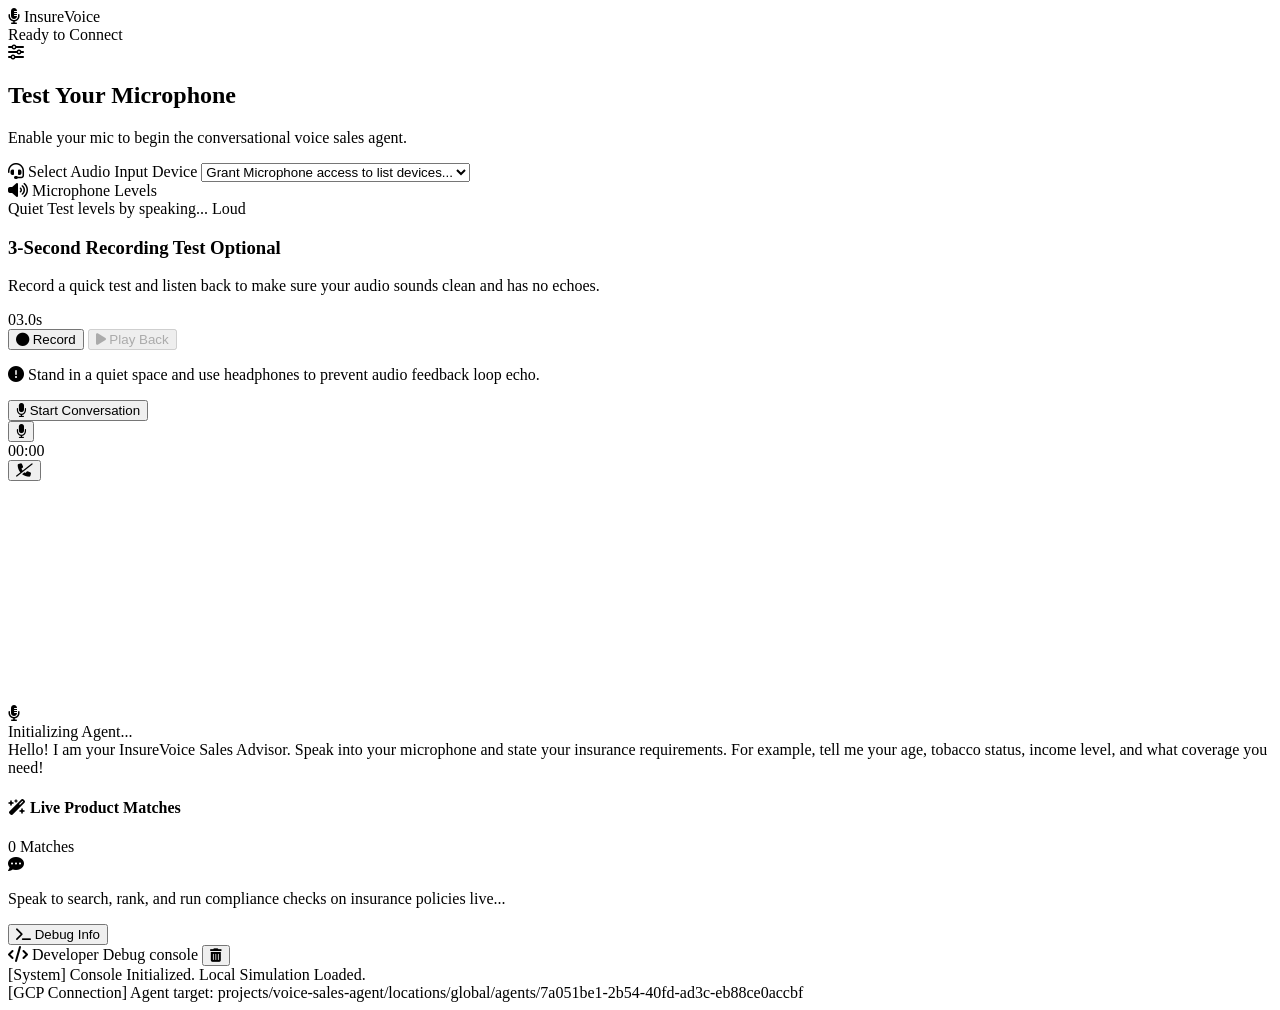
==== agent_builder/frontend/index.html @ 2fba6315 "Day 8: Tier B voice-stack swap (B1 TTS + B2 STT + B4 classifier) + Phase 1 correctness (Bugs J/K/L/M" ====
<!DOCTYPE html>
<html lang="en">
<head>
    <meta charset="UTF-8">
    <meta name="viewport" content="width=device-width, initial-scale=1.0">
    <title>InsureVoice — Premium Sales Recommendation Console</title>
    
    <!-- Premium Fonts -->
    <link rel="preconnect" href="https://fonts.googleapis.com">
    <link rel="preconnect" href="https://fonts.gstatic.com" crossorigin>
    <link href="https://fonts.googleapis.com/css2?family=Outfit:wght@300;400;500;600;700;800&family=Plus+Jakarta+Sans:wght@300;400;500;600;700&display=swap" rel="stylesheet">
    
    <!-- FontAwesome Icons -->
    <link rel="stylesheet" href="https://cdnjs.cloudflare.com/ajax/libs/font-awesome/6.4.0/css/all.min.css">
    
    <!-- Page Styles -->
    <link rel="stylesheet" href="style.css">
    <!-- Empty content = relative URL (same-origin deploy). Set absolute URL for local-dev cross-origin testing. -->
    <meta name="invoke-url" content="">
</head>
<body>

    <!-- Subtle Dynamic Grid/Matrix Background -->
    <div class="grid-background"></div>
    <div class="glow-orb glow-orb-1"></div>
    <div class="glow-orb glow-orb-2"></div>

    <div class="main-wrapper">
        
        <!-- Header Branding -->
        <header class="main-header">
            <div class="logo">
                <i class="fa-solid fa-microphone-lines brand-icon"></i>
                <span class="brand-text">Insure<span class="highlight">Voice</span></span>
            </div>
            <div class="header-controls">
                <div class="status-badge">
                    <span class="status-dot"></span>
                    <span id="global-status-text">Ready to Connect</span>
                </div>
            </div>
        </header>

        <!-- =================================------------- -->
        <!-- SCREEN 1: PREPARE SCREEN (Test Your Microphone) -->
        <!-- =================================------------- -->
        <section id="prepare-screen" class="glass-card active">
            <div class="section-icon-header">
                <div class="header-icon-circle">
                    <i class="fa-solid fa-sliders"></i>
                </div>
                <h2>Test Your Microphone</h2>
                <p class="subtitle">Enable your mic to begin the conversational voice sales agent.</p>
            </div>

            <div class="prepare-grid">
                <!-- Left: Controls -->
                <div class="prepare-controls">
                    <div class="control-group">
                        <label for="mic-select"><i class="fa-solid fa-headset icon-label"></i> Select Audio Input Device</label>
                        <select id="mic-select" class="form-control">
                            <option value="">Grant Microphone access to list devices...</option>
                        </select>
                    </div>

                    <!-- Live sound level bar -->
                    <div class="control-group">
                        <label><i class="fa-solid fa-volume-high icon-label"></i> Microphone Levels</label>
                        <div class="db-meter-container">
                            <div id="db-meter-bar" class="db-meter-fill"></div>
                            <span class="db-meter-glow"></span>
                        </div>
                        <div class="meter-labels">
                            <span>Quiet</span>
                            <span>Test levels by speaking...</span>
                            <span>Loud</span>
                        </div>
                    </div>
                </div>

                <!-- Right: 3-Second Recording Test -->
                <div class="recorder-test-card">
                    <h3>3-Second Recording Test <span class="badge">Optional</span></h3>
                    <p>Record a quick test and listen back to make sure your audio sounds clean and has no echoes.</p>
                    
                    <div id="countdown-display" class="recording-timer">03.0s</div>

                    <div class="recorder-buttons">
                        <button id="btn-record-test" class="btn btn-secondary">
                            <i class="fa-solid fa-circle icon-btn record-dot"></i> Record
                        </button>
                        <button id="btn-play-test" class="btn btn-secondary" disabled>
                            <i class="fa-solid fa-play icon-btn"></i> Play Back
                        </button>
                    </div>
                </div>
            </div>

            <div class="prepare-footer">
                <p class="bullet-tip"><i class="fa-solid fa-circle-exclamation text-primary"></i> Stand in a quiet space and use headphones to prevent audio feedback loop echo.</p>
                <button id="btn-start-session" class="btn btn-primary">
                    <i class="fa-solid fa-microphone"></i> Start Conversation
                </button>
            </div>
        </section>

        <!-- =================================------------- -->
        <!-- SCREEN 2: ACTIVE VOICE SESSION SCREEN         -->
        <!-- =================================------------- -->
        <section id="active-screen" class="glass-card">
            <!-- Session Status Header -->
            <div class="active-session-header">
                <button id="btn-mute" class="btn-icon-control" title="Mute Microphone">
                    <i class="fa-solid fa-microphone" id="mute-icon"></i>
                </button>
                <div class="agent-avatar-wrap">
                    <span id="session-timer">00:00</span>
                </div>
                <button id="btn-end-call" class="btn-icon-control btn-hangup" title="End Conversation">
                    <i class="fa-solid fa-phone-slash"></i>
                </button>
            </div>

            <!-- Central UI Element: The Glowing Voice Orb -->
            <div class="voice-orb-outer">
                <div class="voice-orb-container">
                    <!-- Audio visualization nodes -->
                    <canvas id="orb-canvas" width="220" height="220"></canvas>
                    <div class="voice-orb-core">
                        <i class="fa-solid fa-microphone-lines center-orb-icon"></i>
                    </div>
                </div>
                <div id="orb-status-label" class="orb-state-text">Initializing Agent...</div>
            </div>

            <!-- Subtitles/Live transcripts panel -->
            <div class="live-transcripts-container">
                <div class="transcript-scroller" id="transcript-scroller">
                    <!-- Bubbles will be injected dynamically -->
                    <div class="bubble bubble-agent animate-bubble">
                        Hello! I am your InsureVoice Sales Advisor. Speak into your microphone and state your insurance requirements. For example, tell me your age, tobacco status, income level, and what coverage you need!
                    </div>
                </div>
            </div>

            <!-- Recommendations sliding panel -->
            <div class="recommendations-panel">
                <div class="rec-panel-header">
                    <h4><i class="fa-solid fa-wand-magic-sparkles text-primary"></i> Live Product Matches</h4>
                    <span id="matches-count" class="match-badge">0 Matches</span>
                </div>
                
                <!-- Horizontal layout card slider -->
                <div class="product-cards-slider" id="product-cards-slider">
                    <!-- Placeholders shown when idle -->
                    <div class="slider-placeholder">
                        <i class="fa-solid fa-comment-dots placeholder-bubble-icon"></i>
                        <p>Speak to search, rank, and run compliance checks on insurance policies live...</p>
                    </div>
                </div>
            </div>
        </section>

    </div>

    <!-- Toggleable Technical Debug Terminal (Great for Hackathon Demos) -->
    <button id="btn-toggle-debug" class="btn-debug-toggle" title="Toggle Developer Debug Console">
        <i class="fa-solid fa-terminal"></i> Debug Info
    </button>
    
    <div id="debug-drawer" class="debug-terminal">
        <div class="debug-header">
            <span><i class="fa-solid fa-code"></i> Developer Debug console</span>
            <button id="btn-clear-debug" class="btn-clear-terminal"><i class="fa-solid fa-trash-can"></i></button>
        </div>
        <div class="debug-logs" id="debug-logs-container">
            <div class="log-line text-muted">[System] Console Initialized. Local Simulation Loaded.</div>
            <div class="log-line text-muted">[GCP Connection] Agent target: projects/voice-sales-agent/locations/global/agents/7a051be1-2b54-40fd-ad3c-eb88ce0accbf</div>
        </div>
    </div>

    <!-- Core Script Assets -->
    <!-- B1 — Chirp 3 HD voice player; publishes window.__voiceAudioCtx on init (D8) -->
    <script src="voice-player.js"></script>
    <!-- B2 — STT v2 WebSocket client; loads AudioWorklet from /voice/audio-worklet-processor.js -->
    <script src="voice/stt-client.js"></script>
    <script src="simulation.js"></script>
    <script src="app.js"></script>
</body>
</html>
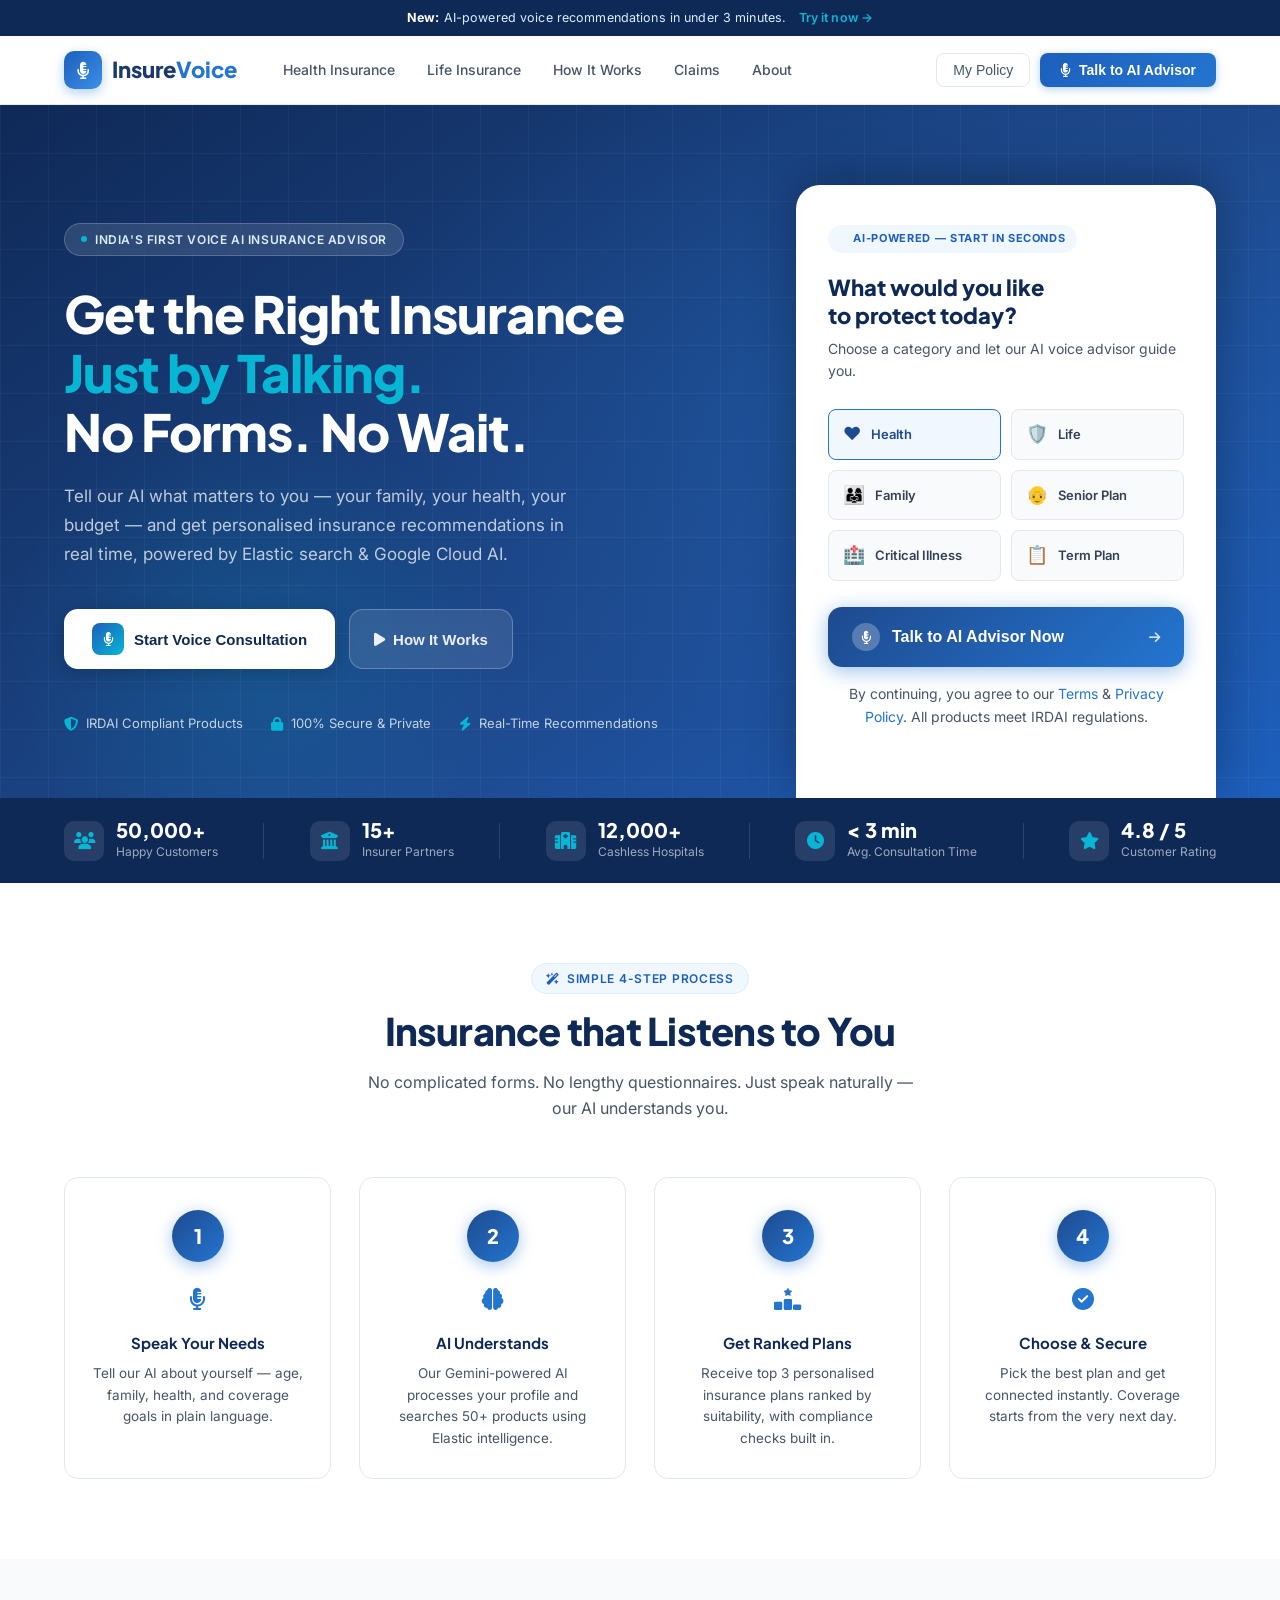
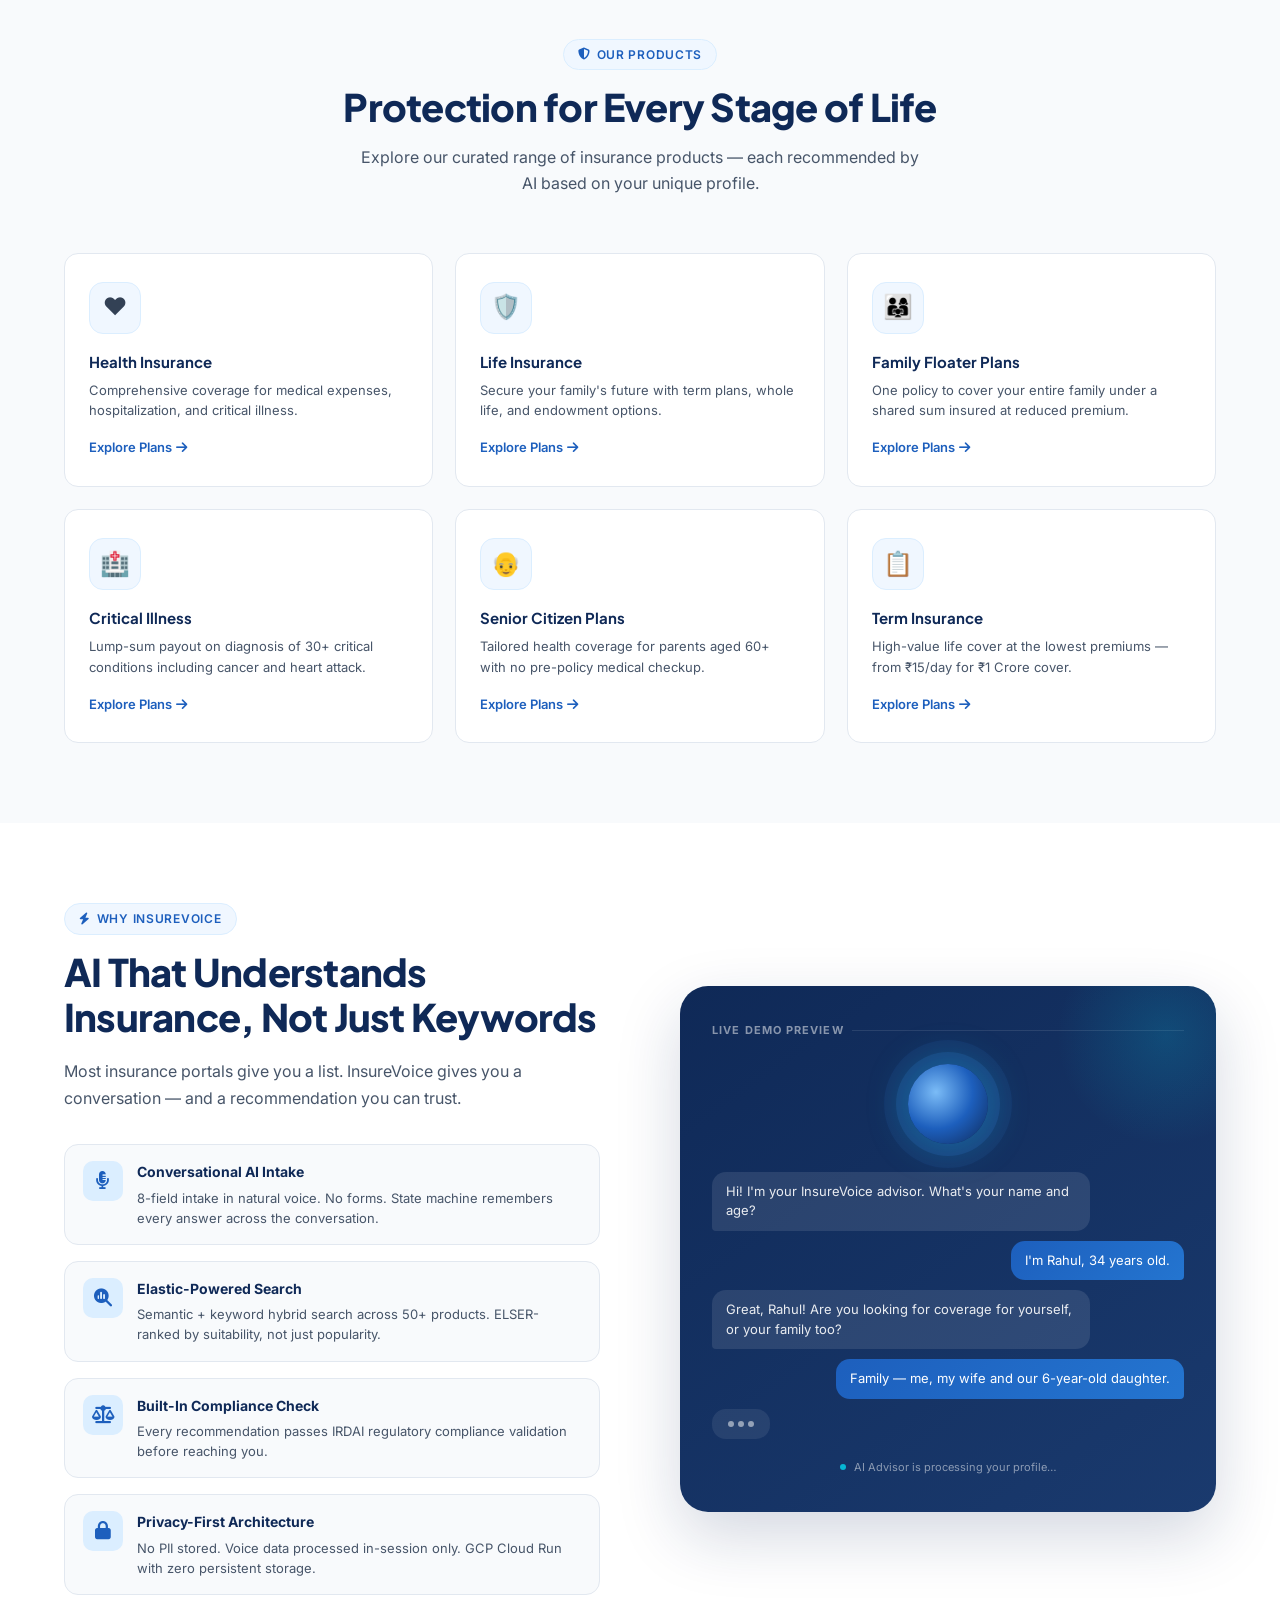
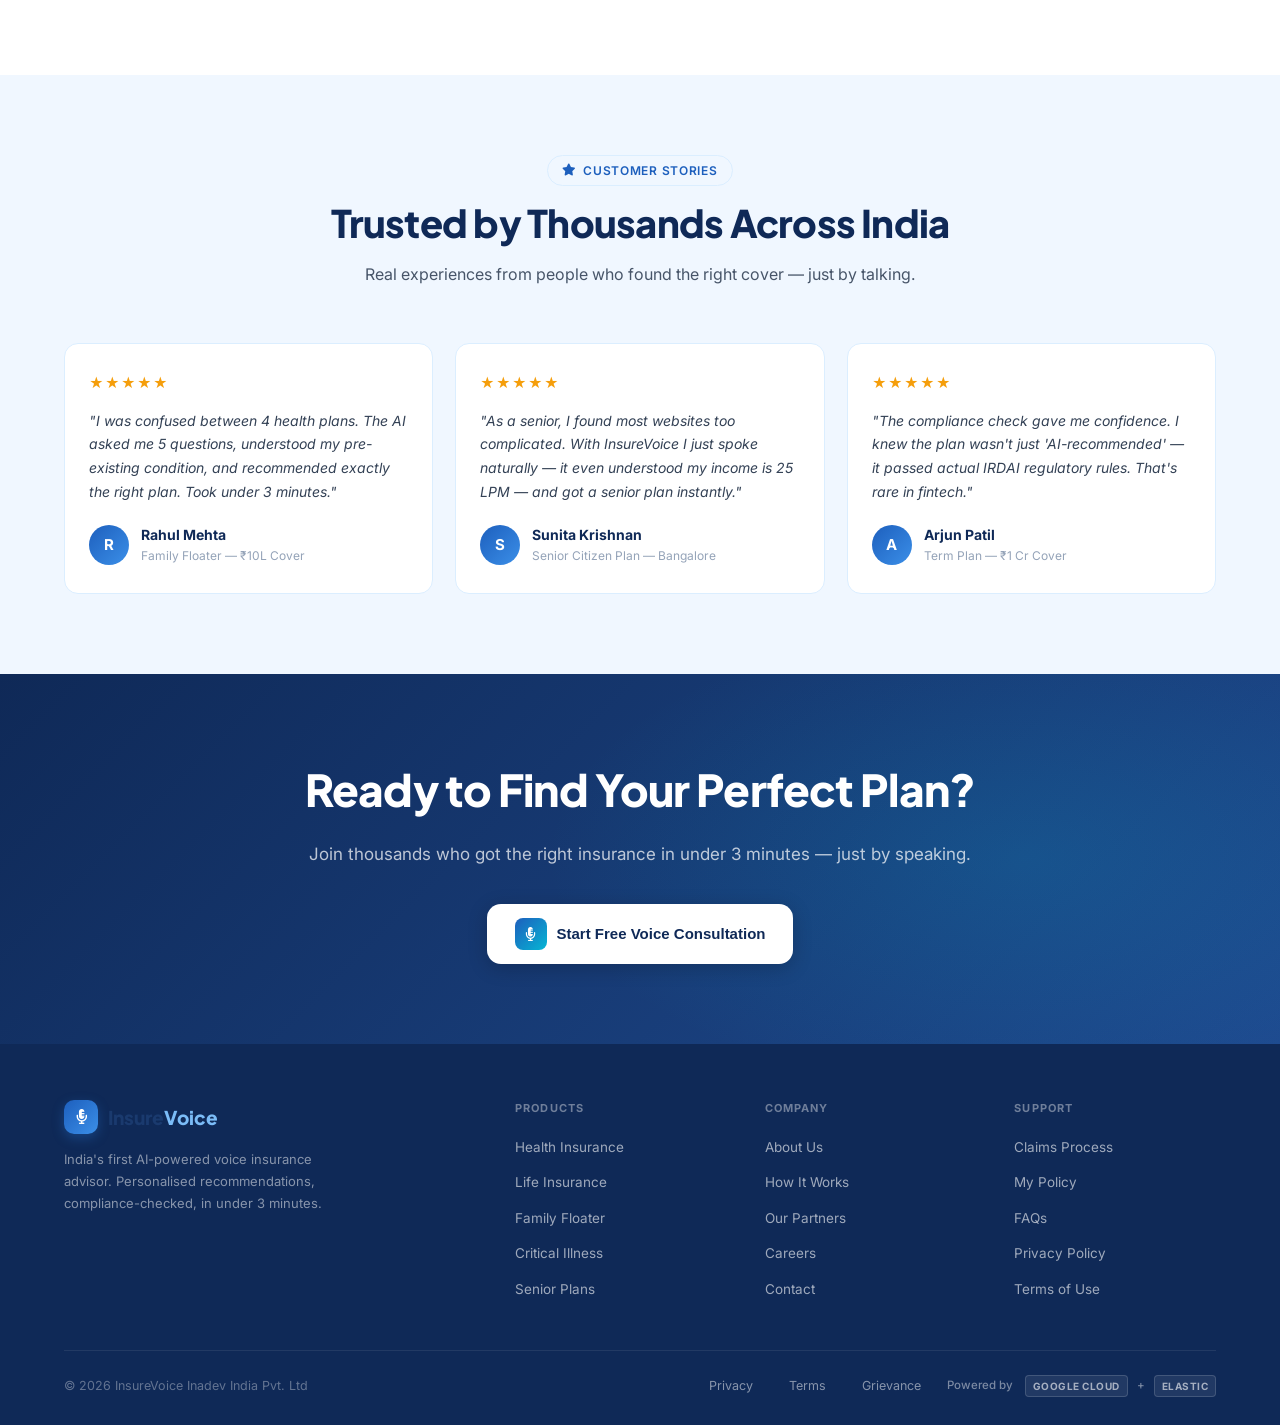
==== commit cf12375d: "feat: v7 — cover page + light theme UI + docs consolidation - NEW frontend/index.html: cover/landing" ====
--- a/agent_builder/frontend/index.html
+++ b/agent_builder/frontend/index.html
@@ -1,190 +1,1092 @@
 <!DOCTYPE html>
 <html lang="en">
 <head>
-    <meta charset="UTF-8">
-    <meta name="viewport" content="width=device-width, initial-scale=1.0">
-    <title>InsureVoice — Premium Sales Recommendation Console</title>
-    
-    <!-- Premium Fonts -->
-    <link rel="preconnect" href="https://fonts.googleapis.com">
-    <link rel="preconnect" href="https://fonts.gstatic.com" crossorigin>
-    <link href="https://fonts.googleapis.com/css2?family=Outfit:wght@300;400;500;600;700;800&family=Plus+Jakarta+Sans:wght@300;400;500;600;700&display=swap" rel="stylesheet">
-    
-    <!-- FontAwesome Icons -->
-    <link rel="stylesheet" href="https://cdnjs.cloudflare.com/ajax/libs/font-awesome/6.4.0/css/all.min.css">
-    
-    <!-- Page Styles -->
-    <link rel="stylesheet" href="style.css">
-    <!-- Empty content = relative URL (same-origin deploy). Set absolute URL for local-dev cross-origin testing. -->
-    <meta name="invoke-url" content="">
+    <meta charset="UTF-8" />
+    <meta name="viewport" content="width=device-width, initial-scale=1.0" />
+    <title>InsureVoice — Your AI-Powered Insurance Advisor</title>
+
+    <!-- Fonts -->
+    <link rel="preconnect" href="https://fonts.googleapis.com" />
+    <link rel="preconnect" href="https://fonts.gstatic.com" crossorigin />
+    <link href="https://fonts.googleapis.com/css2?family=Inter:wght@300;400;500;600;700;800&family=Plus+Jakarta+Sans:wght@400;500;600;700;800&display=swap" rel="stylesheet" />
+
+    <!-- Icons -->
+    <link rel="stylesheet" href="https://cdnjs.cloudflare.com/ajax/libs/font-awesome/6.5.0/css/all.min.css" />
+
+    <style>
+        /* ─── DESIGN TOKENS ──────────────────────────────────── */
+        :root {
+            --blue-900: #0f2957;
+            --blue-800: #1a3a6e;
+            --blue-700: #1e4a8f;
+            --blue-600: #1d5fbd;
+            --blue-500: #2475d0;
+            --blue-400: #3b8fe8;
+            --blue-300: #7bbcf7;
+            --blue-100: #dbeeff;
+            --blue-50:  #f0f7ff;
+            --white:    #ffffff;
+            --gray-50:  #f8fafc;
+            --gray-100: #f1f5f9;
+            --gray-200: #e2e8f0;
+            --gray-400: #94a3b8;
+            --gray-600: #475569;
+            --gray-700: #334155;
+            --gray-900: #0f172a;
+            --cyan:     #06b6d4;
+            --cyan-light: #cffafe;
+            --green:    #059669;
+            --shadow-sm: 0 1px 3px rgba(0,0,0,.08), 0 1px 2px rgba(0,0,0,.06);
+            --shadow-md: 0 4px 16px rgba(15,41,87,.10), 0 2px 6px rgba(15,41,87,.07);
+            --shadow-lg: 0 12px 40px rgba(15,41,87,.14), 0 4px 12px rgba(15,41,87,.08);
+            --shadow-xl: 0 24px 64px rgba(15,41,87,.18);
+            --radius-sm: 8px;
+            --radius-md: 14px;
+            --radius-lg: 24px;
+            --radius-full: 9999px;
+        }
+
+        /* ─── RESET ──────────────────────────────────────────── */
+        *, *::before, *::after { margin: 0; padding: 0; box-sizing: border-box; }
+        html { scroll-behavior: smooth; }
+        body {
+            font-family: 'Inter', sans-serif;
+            background: var(--white);
+            color: var(--gray-700);
+            line-height: 1.6;
+            overflow-x: hidden;
+        }
+        a { text-decoration: none; color: inherit; }
+        img { display: block; max-width: 100%; }
+
+        /* ─── UTILITY ────────────────────────────────────────── */
+        .container { max-width: 1200px; margin: 0 auto; padding: 0 24px; }
+        .section-tag {
+            display: inline-flex; align-items: center; gap: 6px;
+            background: var(--blue-50); color: var(--blue-600);
+            font-size: 12px; font-weight: 600; letter-spacing: .06em;
+            text-transform: uppercase; padding: 5px 14px;
+            border-radius: var(--radius-full); border: 1px solid var(--blue-100);
+        }
+
+        /* ─── TOPBAR ─────────────────────────────────────────── */
+        .topbar {
+            background: var(--blue-900);
+            color: var(--blue-100);
+            font-size: 12.5px;
+            padding: 8px 0;
+            text-align: center;
+            letter-spacing: .01em;
+        }
+        .topbar strong { color: #fff; }
+
+        /* ─── NAVBAR ─────────────────────────────────────────── */
+        .navbar {
+            position: sticky; top: 0; z-index: 100;
+            background: rgba(255,255,255,.96);
+            backdrop-filter: blur(12px);
+            border-bottom: 1px solid var(--gray-200);
+            box-shadow: var(--shadow-sm);
+        }
+        .nav-inner {
+            display: flex; align-items: center; justify-content: space-between;
+            height: 68px; gap: 32px;
+        }
+        .nav-logo {
+            display: flex; align-items: center; gap: 10px;
+            font-family: 'Plus Jakarta Sans', sans-serif;
+            font-weight: 800; font-size: 22px; color: var(--blue-800);
+        }
+        .nav-logo .mic-icon {
+            width: 38px; height: 38px; border-radius: 10px;
+            background: linear-gradient(135deg, var(--blue-600), var(--blue-400));
+            display: flex; align-items: center; justify-content: center;
+            color: white; font-size: 17px; flex-shrink: 0;
+            box-shadow: 0 4px 12px rgba(36,117,208,.35);
+        }
+        .nav-logo .logo-text span { color: var(--blue-500); }
+        .nav-links {
+            display: flex; align-items: center; gap: 4px; list-style: none; flex: 1;
+        }
+        .nav-links a {
+            font-size: 14px; font-weight: 500; color: var(--gray-600);
+            padding: 8px 14px; border-radius: var(--radius-sm);
+            transition: all .2s;
+        }
+        .nav-links a:hover { background: var(--blue-50); color: var(--blue-700); }
+        .nav-actions { display: flex; align-items: center; gap: 10px; }
+        .btn-ghost {
+            font-size: 14px; font-weight: 500; color: var(--gray-600);
+            padding: 8px 16px; border-radius: var(--radius-sm);
+            border: 1px solid var(--gray-200); background: transparent;
+            cursor: pointer; transition: all .2s;
+        }
+        .btn-ghost:hover { background: var(--gray-100); color: var(--gray-900); }
+        .btn-primary {
+            font-size: 14px; font-weight: 600; color: white;
+            padding: 9px 20px; border-radius: var(--radius-sm);
+            border: none; cursor: pointer;
+            background: linear-gradient(135deg, var(--blue-600), var(--blue-500));
+            box-shadow: 0 2px 8px rgba(36,117,208,.35);
+            transition: all .2s;
+        }
+        .btn-primary:hover {
+            transform: translateY(-1px);
+            box-shadow: 0 4px 16px rgba(36,117,208,.45);
+        }
+
+        /* ─── HERO ───────────────────────────────────────────── */
+        .hero {
+            background: linear-gradient(145deg, var(--blue-900) 0%, var(--blue-700) 60%, var(--blue-600) 100%);
+            position: relative; overflow: hidden; padding: 80px 0 0;
+        }
+        .hero::before {
+            content: '';
+            position: absolute; inset: 0;
+            background:
+                radial-gradient(ellipse 900px 600px at 70% 40%, rgba(36,117,208,.25) 0%, transparent 60%),
+                radial-gradient(ellipse 500px 500px at 20% 80%, rgba(6,182,212,.15) 0%, transparent 50%);
+        }
+        /* Decorative grid lines */
+        .hero::after {
+            content: '';
+            position: absolute; inset: 0; pointer-events: none;
+            background-image:
+                linear-gradient(rgba(255,255,255,.04) 1px, transparent 1px),
+                linear-gradient(90deg, rgba(255,255,255,.04) 1px, transparent 1px);
+            background-size: 48px 48px;
+        }
+        .hero-inner {
+            position: relative; z-index: 1;
+            display: grid; grid-template-columns: 1fr 420px;
+            gap: 60px; align-items: end;
+        }
+        .hero-left { padding-bottom: 64px; }
+        .hero-badge {
+            display: inline-flex; align-items: center; gap: 8px;
+            background: rgba(255,255,255,.12); border: 1px solid rgba(255,255,255,.2);
+            color: var(--blue-100); font-size: 12px; font-weight: 600;
+            padding: 6px 16px; border-radius: var(--radius-full);
+            letter-spacing: .05em; text-transform: uppercase; margin-bottom: 28px;
+            backdrop-filter: blur(8px);
+        }
+        .hero-badge .dot { width: 6px; height: 6px; border-radius: 50%; background: var(--cyan); flex-shrink: 0; animation: pulse 2s infinite; }
+        @keyframes pulse { 0%,100%{ opacity:1; transform:scale(1); } 50%{ opacity:.6; transform:scale(1.3); } }
+        .hero-title {
+            font-family: 'Plus Jakarta Sans', sans-serif;
+            font-size: clamp(32px, 4vw, 52px);
+            font-weight: 800; color: white; line-height: 1.15;
+            margin-bottom: 22px; letter-spacing: -.02em;
+        }
+        .hero-title .accent { color: var(--cyan); }
+        .hero-sub {
+            font-size: 17px; color: rgba(255,255,255,.72);
+            max-width: 520px; line-height: 1.7; margin-bottom: 40px;
+        }
+        .hero-ctas { display: flex; gap: 14px; flex-wrap: wrap; }
+        .btn-hero-primary {
+            display: inline-flex; align-items: center; gap: 10px;
+            font-size: 15px; font-weight: 700; color: var(--blue-900);
+            padding: 14px 28px; border-radius: var(--radius-md);
+            background: white; border: none; cursor: pointer;
+            box-shadow: 0 4px 20px rgba(0,0,0,.2);
+            transition: all .25s; white-space: nowrap;
+        }
+        .btn-hero-primary:hover { transform: translateY(-2px); box-shadow: 0 8px 32px rgba(0,0,0,.28); }
+        .btn-hero-primary .mic-dot {
+            width: 32px; height: 32px; border-radius: 8px;
+            background: linear-gradient(135deg, var(--blue-600), var(--cyan));
+            display: flex; align-items: center; justify-content: center;
+            color: white; font-size: 14px; flex-shrink: 0;
+        }
+        .btn-hero-secondary {
+            display: inline-flex; align-items: center; gap: 8px;
+            font-size: 15px; font-weight: 600; color: rgba(255,255,255,.9);
+            padding: 14px 24px; border-radius: var(--radius-md);
+            background: rgba(255,255,255,.1); border: 1px solid rgba(255,255,255,.25);
+            cursor: pointer; backdrop-filter: blur(8px); transition: all .25s;
+        }
+        .btn-hero-secondary:hover { background: rgba(255,255,255,.18); }
+        .hero-trust {
+            display: flex; gap: 28px; margin-top: 44px; flex-wrap: wrap;
+        }
+        .trust-item { display: flex; align-items: center; gap: 8px; color: rgba(255,255,255,.75); font-size: 13px; }
+        .trust-item i { color: var(--cyan); font-size: 14px; }
+
+        /* Hero Right — CTA Card */
+        .hero-card {
+            background: white; border-radius: 24px 24px 0 0;
+            padding: 36px 32px 44px;
+            box-shadow: 0 -8px 48px rgba(0,0,0,.3);
+            position: relative; z-index: 2;
+        }
+        .hero-card-tag {
+            display: inline-flex; align-items: center; gap: 6px;
+            background: var(--blue-50); color: var(--blue-600);
+            font-size: 11px; font-weight: 700; letter-spacing: .06em;
+            text-transform: uppercase; padding: 5px 12px;
+            border-radius: var(--radius-full); margin-bottom: 20px;
+        }
+        .hero-card h3 {
+            font-family: 'Plus Jakarta Sans', sans-serif;
+            font-size: 22px; font-weight: 800; color: var(--blue-900);
+            line-height: 1.3; margin-bottom: 8px;
+        }
+        .hero-card p {
+            font-size: 14px; color: var(--gray-600); margin-bottom: 26px; line-height: 1.6;
+        }
+
+        /* Product Pills */
+        .product-grid {
+            display: grid; grid-template-columns: 1fr 1fr; gap: 10px; margin-bottom: 26px;
+        }
+        .product-pill {
+            display: flex; align-items: center; gap: 10px;
+            background: var(--gray-50); border: 1.5px solid var(--gray-200);
+            border-radius: var(--radius-sm); padding: 10px 14px;
+            font-size: 13px; font-weight: 600; color: var(--gray-700);
+            cursor: pointer; transition: all .2s; user-select: none;
+        }
+        .product-pill:hover {
+            border-color: var(--blue-400); background: var(--blue-50);
+            color: var(--blue-700);
+        }
+        .product-pill.active {
+            border-color: var(--blue-500); background: var(--blue-50);
+            color: var(--blue-700);
+        }
+        .product-pill .pill-icon {
+            font-size: 18px; flex-shrink: 0;
+        }
+        .product-pill input[type="radio"] { display: none; }
+
+        /* Voice CTA button */
+        .voice-cta-btn {
+            width: 100%; display: flex; align-items: center; justify-content: center; gap: 12px;
+            background: linear-gradient(135deg, var(--blue-700), var(--blue-500));
+            color: white; font-size: 16px; font-weight: 700;
+            padding: 16px 24px; border-radius: var(--radius-md);
+            border: none; cursor: pointer;
+            box-shadow: 0 4px 20px rgba(36,117,208,.45);
+            transition: all .25s; margin-bottom: 16px;
+        }
+        .voice-cta-btn:hover {
+            transform: translateY(-2px);
+            box-shadow: 0 8px 32px rgba(36,117,208,.55);
+        }
+        .voice-cta-btn .orb-pulse {
+            width: 28px; height: 28px; border-radius: 50%;
+            background: rgba(255,255,255,.25); display: flex;
+            align-items: center; justify-content: center;
+            animation: orbPulse 1.8s ease-in-out infinite;
+        }
+        @keyframes orbPulse {
+            0%,100%{ box-shadow: 0 0 0 0 rgba(255,255,255,.4); }
+            50%{ box-shadow: 0 0 0 8px rgba(255,255,255,0); }
+        }
+        .card-disclaimer { font-size: 11px; color: var(--gray-400); text-align: center; line-height: 1.5; }
+        .card-disclaimer a { color: var(--blue-500); }
+
+        /* ─── TRUST STRIP ────────────────────────────────────── */
+        .trust-strip {
+            background: var(--blue-900); padding: 22px 0;
+        }
+        .trust-strip-inner {
+            display: flex; align-items: center; justify-content: space-between;
+            flex-wrap: wrap; gap: 20px;
+        }
+        .trust-stat {
+            display: flex; align-items: center; gap: 12px;
+            color: white;
+        }
+        .trust-stat .icon-box {
+            width: 40px; height: 40px; border-radius: 10px;
+            background: rgba(255,255,255,.1);
+            display: flex; align-items: center; justify-content: center;
+            font-size: 17px; color: var(--cyan); flex-shrink: 0;
+        }
+        .trust-stat .stat-num {
+            font-family: 'Plus Jakarta Sans', sans-serif;
+            font-size: 20px; font-weight: 800; line-height: 1;
+        }
+        .trust-stat .stat-label {
+            font-size: 12px; color: rgba(255,255,255,.6); margin-top: 2px;
+        }
+        .trust-divider {
+            width: 1px; height: 36px; background: rgba(255,255,255,.12);
+        }
+
+        /* ─── HOW IT WORKS ───────────────────────────────────── */
+        .section { padding: 80px 0; }
+        .section-header { text-align: center; margin-bottom: 56px; }
+        .section-header h2 {
+            font-family: 'Plus Jakarta Sans', sans-serif;
+            font-size: clamp(26px, 3vw, 38px); font-weight: 800;
+            color: var(--blue-900); margin: 14px 0 16px;
+            letter-spacing: -.02em; line-height: 1.2;
+        }
+        .section-header p { font-size: 16px; color: var(--gray-600); max-width: 560px; margin: 0 auto; }
+
+        .steps-grid {
+            display: grid; grid-template-columns: repeat(4, 1fr); gap: 28px;
+            position: relative;
+        }
+        .steps-grid::before {
+            content: '';
+            position: absolute; top: 36px; left: 12.5%; right: 12.5%; height: 2px;
+            background: linear-gradient(90deg, var(--blue-200), var(--blue-300), var(--blue-200));
+            z-index: 0;
+        }
+        .step-card {
+            background: white; border: 1.5px solid var(--gray-200);
+            border-radius: var(--radius-md); padding: 32px 24px 28px;
+            text-align: center; position: relative; z-index: 1;
+            transition: all .25s;
+        }
+        .step-card:hover {
+            border-color: var(--blue-300);
+            box-shadow: var(--shadow-md);
+            transform: translateY(-4px);
+        }
+        .step-num {
+            width: 52px; height: 52px; border-radius: 50%;
+            background: linear-gradient(135deg, var(--blue-700), var(--blue-500));
+            color: white; font-family: 'Plus Jakarta Sans', sans-serif;
+            font-size: 20px; font-weight: 800;
+            display: flex; align-items: center; justify-content: center;
+            margin: 0 auto 20px; box-shadow: 0 4px 16px rgba(36,117,208,.4);
+        }
+        .step-icon { font-size: 22px; margin-bottom: 14px; color: var(--blue-500); }
+        .step-card h4 {
+            font-family: 'Plus Jakarta Sans', sans-serif;
+            font-size: 15px; font-weight: 700; color: var(--blue-900); margin-bottom: 8px;
+        }
+        .step-card p { font-size: 13.5px; color: var(--gray-600); line-height: 1.6; }
+
+        /* ─── PRODUCTS ───────────────────────────────────────── */
+        .products-section { background: var(--gray-50); padding: 80px 0; }
+        .products-grid {
+            display: grid; grid-template-columns: repeat(3, 1fr); gap: 22px;
+        }
+        .product-card {
+            background: white; border-radius: var(--radius-md);
+            border: 1.5px solid var(--gray-200); padding: 28px 24px;
+            transition: all .25s; cursor: pointer;
+        }
+        .product-card:hover {
+            border-color: var(--blue-400); box-shadow: var(--shadow-md);
+            transform: translateY(-3px);
+        }
+        .product-icon-wrap {
+            width: 52px; height: 52px; border-radius: 14px;
+            background: var(--blue-50); border: 1.5px solid var(--blue-100);
+            display: flex; align-items: center; justify-content: center;
+            font-size: 24px; margin-bottom: 16px; transition: all .25s;
+        }
+        .product-card:hover .product-icon-wrap {
+            background: var(--blue-100); border-color: var(--blue-300);
+        }
+        .product-card h4 {
+            font-family: 'Plus Jakarta Sans', sans-serif;
+            font-size: 15px; font-weight: 700; color: var(--blue-900); margin-bottom: 6px;
+        }
+        .product-card p { font-size: 13px; color: var(--gray-600); line-height: 1.6; margin-bottom: 16px; }
+        .product-card .explore-link {
+            font-size: 13px; font-weight: 600; color: var(--blue-600);
+            display: flex; align-items: center; gap: 4px;
+        }
+        .product-card:hover .explore-link i { transform: translateX(4px); }
+        .product-card .explore-link i { transition: transform .2s; }
+
+        /* ─── WHY INSURE VOICE ───────────────────────────────── */
+        .why-section { padding: 80px 0; }
+        .why-inner {
+            display: grid; grid-template-columns: 1fr 1fr; gap: 80px; align-items: center;
+        }
+        .why-left h2 {
+            font-family: 'Plus Jakarta Sans', sans-serif;
+            font-size: clamp(26px, 3vw, 38px); font-weight: 800;
+            color: var(--blue-900); line-height: 1.2; letter-spacing: -.02em;
+            margin: 14px 0 18px;
+        }
+        .why-left p {
+            font-size: 16px; color: var(--gray-600); line-height: 1.7; margin-bottom: 32px;
+        }
+        .why-features { display: flex; flex-direction: column; gap: 16px; }
+        .why-feat {
+            display: flex; align-items: flex-start; gap: 14px;
+            padding: 16px 18px; border-radius: var(--radius-md);
+            background: var(--gray-50); border: 1px solid var(--gray-200);
+            transition: all .2s;
+        }
+        .why-feat:hover { border-color: var(--blue-300); background: var(--blue-50); }
+        .why-feat .feat-icon {
+            width: 40px; height: 40px; border-radius: 10px; flex-shrink: 0;
+            background: var(--blue-100); display: flex;
+            align-items: center; justify-content: center;
+            font-size: 18px; color: var(--blue-600);
+        }
+        .why-feat h5 {
+            font-size: 14px; font-weight: 700; color: var(--blue-900);
+            margin-bottom: 4px;
+        }
+        .why-feat p { font-size: 13px; color: var(--gray-600); margin: 0; line-height: 1.55; }
+
+        /* Why Right — Mock Voice Interface */
+        .voice-mockup {
+            background: linear-gradient(145deg, var(--blue-900), var(--blue-800));
+            border-radius: 28px; padding: 36px 32px;
+            box-shadow: var(--shadow-xl); position: relative; overflow: hidden;
+        }
+        .voice-mockup::before {
+            content: '';
+            position: absolute; top: -60px; right: -60px;
+            width: 220px; height: 220px; border-radius: 50%;
+            background: radial-gradient(circle, rgba(6,182,212,.2) 0%, transparent 70%);
+        }
+        .mockup-label {
+            font-size: 11px; font-weight: 700; letter-spacing: .1em;
+            text-transform: uppercase; color: rgba(255,255,255,.5);
+            margin-bottom: 24px; display: flex; align-items: center; gap: 8px;
+        }
+        .mockup-label::after {
+            content: ''; flex: 1; height: 1px; background: rgba(255,255,255,.1);
+        }
+        /* Orb */
+        .orb-container { display: flex; justify-content: center; margin-bottom: 28px; position: relative; }
+        .orb {
+            width: 80px; height: 80px; border-radius: 50%;
+            background: radial-gradient(circle at 35% 35%, #7bbcf7, var(--blue-600), var(--blue-900));
+            box-shadow:
+                0 0 0 12px rgba(59,143,232,.15),
+                0 0 0 24px rgba(59,143,232,.08),
+                0 0 40px rgba(6,182,212,.4);
+            animation: orbFloat 3s ease-in-out infinite;
+        }
+        @keyframes orbFloat {
+            0%,100%{ transform: translateY(0); box-shadow: 0 0 0 12px rgba(59,143,232,.15), 0 0 0 24px rgba(59,143,232,.08), 0 0 40px rgba(6,182,212,.4); }
+            50%{ transform: translateY(-8px); box-shadow: 0 0 0 16px rgba(59,143,232,.12), 0 0 0 32px rgba(59,143,232,.05), 0 0 60px rgba(6,182,212,.5); }
+        }
+        /* Chat bubbles */
+        .chat-bubbles { display: flex; flex-direction: column; gap: 10px; margin-bottom: 20px; }
+        .bubble {
+            max-width: 80%; padding: 10px 14px; border-radius: 14px;
+            font-size: 13px; line-height: 1.5;
+        }
+        .bubble.agent {
+            background: rgba(255,255,255,.1); color: rgba(255,255,255,.9);
+            border-radius: 14px 14px 14px 4px; align-self: flex-start;
+        }
+        .bubble.user {
+            background: linear-gradient(135deg, var(--blue-600), var(--blue-500));
+            color: white; border-radius: 14px 14px 4px 14px; align-self: flex-end;
+        }
+        .bubble.typing {
+            background: rgba(255,255,255,.08); padding: 12px 16px; align-self: flex-start;
+        }
+        .typing-dots { display: flex; gap: 4px; }
+        .typing-dots span {
+            width: 6px; height: 6px; border-radius: 50%;
+            background: rgba(255,255,255,.5); animation: typingDot 1.4s infinite;
+        }
+        .typing-dots span:nth-child(2) { animation-delay: .2s; }
+        .typing-dots span:nth-child(3) { animation-delay: .4s; }
+        @keyframes typingDot { 0%,80%,100%{ transform:scale(1); opacity:.5; } 40%{ transform:scale(1.3); opacity:1; } }
+        .mockup-indicator {
+            display: flex; align-items: center; gap: 8px;
+            font-size: 11px; color: rgba(255,255,255,.5); justify-content: center;
+        }
+        .live-dot {
+            width: 6px; height: 6px; border-radius: 50%; background: var(--cyan);
+            animation: pulse 1.5s infinite;
+        }
+
+        /* ─── TESTIMONIALS ───────────────────────────────────── */
+        .testimonials-section { background: var(--blue-50); padding: 80px 0; }
+        .testimonials-grid {
+            display: grid; grid-template-columns: repeat(3, 1fr); gap: 22px;
+        }
+        .testimonial-card {
+            background: white; border-radius: var(--radius-md);
+            border: 1.5px solid var(--blue-100); padding: 28px 24px;
+            transition: all .25s;
+        }
+        .testimonial-card:hover { box-shadow: var(--shadow-md); transform: translateY(-3px); }
+        .stars { color: #f59e0b; font-size: 14px; margin-bottom: 14px; letter-spacing: 1px; }
+        .testimonial-card blockquote {
+            font-size: 14px; color: var(--gray-700); line-height: 1.7;
+            margin-bottom: 20px; font-style: italic;
+        }
+        .reviewer { display: flex; align-items: center; gap: 12px; }
+        .reviewer-avatar {
+            width: 40px; height: 40px; border-radius: 50%;
+            background: linear-gradient(135deg, var(--blue-600), var(--blue-400));
+            color: white; font-weight: 700; font-size: 15px;
+            display: flex; align-items: center; justify-content: center; flex-shrink: 0;
+        }
+        .reviewer-name { font-size: 14px; font-weight: 700; color: var(--blue-900); }
+        .reviewer-detail { font-size: 12px; color: var(--gray-400); }
+
+        /* ─── CTA BANNER ─────────────────────────────────────── */
+        .cta-banner {
+            background: linear-gradient(135deg, var(--blue-900) 0%, var(--blue-700) 100%);
+            padding: 80px 0; position: relative; overflow: hidden;
+        }
+        .cta-banner::before {
+            content: '';
+            position: absolute; inset: 0;
+            background: radial-gradient(ellipse 800px 400px at 80% 50%, rgba(6,182,212,.15) 0%, transparent 60%);
+        }
+        .cta-banner-inner {
+            position: relative; z-index: 1; text-align: center;
+        }
+        .cta-banner h2 {
+            font-family: 'Plus Jakarta Sans', sans-serif;
+            font-size: clamp(28px, 3.5vw, 44px); font-weight: 800;
+            color: white; margin-bottom: 16px; letter-spacing: -.02em;
+        }
+        .cta-banner p { font-size: 17px; color: rgba(255,255,255,.72); margin-bottom: 36px; }
+        .cta-banner .btn-hero-primary {
+            margin: 0 auto; display: inline-flex;
+        }
+
+        /* ─── FOOTER ─────────────────────────────────────────── */
+        .footer { background: var(--blue-900); padding: 56px 0 28px; }
+        .footer-grid {
+            display: grid; grid-template-columns: 2fr 1fr 1fr 1fr;
+            gap: 48px; margin-bottom: 48px;
+        }
+        .footer-brand .nav-logo { margin-bottom: 14px; }
+        .footer-brand p { font-size: 13px; color: rgba(255,255,255,.5); line-height: 1.7; max-width: 280px; }
+        .footer-col h5 {
+            font-size: 11px; font-weight: 700; letter-spacing: .1em;
+            text-transform: uppercase; color: rgba(255,255,255,.4);
+            margin-bottom: 16px;
+        }
+        .footer-col ul { list-style: none; display: flex; flex-direction: column; gap: 10px; }
+        .footer-col a { font-size: 13.5px; color: rgba(255,255,255,.6); transition: color .2s; }
+        .footer-col a:hover { color: white; }
+        .footer-bottom {
+            border-top: 1px solid rgba(255,255,255,.08);
+            padding-top: 24px; display: flex;
+            justify-content: space-between; align-items: center; flex-wrap: wrap; gap: 12px;
+        }
+        .footer-bottom p { font-size: 12.5px; color: rgba(255,255,255,.35); }
+        .footer-bottom a { color: rgba(255,255,255,.5); margin: 0 10px; font-size: 12.5px; }
+        .footer-bottom a:hover { color: rgba(255,255,255,.85); }
+        .powered-badge {
+            display: inline-flex; align-items: center; gap: 6px;
+            font-size: 11.5px; color: rgba(255,255,255,.45); font-weight: 500;
+        }
+        .powered-badge .gcp-tag {
+            background: rgba(255,255,255,.08); border: 1px solid rgba(255,255,255,.15);
+            border-radius: 4px; padding: 2px 7px; font-weight: 700; font-size: 10px;
+            color: rgba(255,255,255,.6); letter-spacing: .05em; text-transform: uppercase;
+        }
+
+        /* ─── RESPONSIVE ─────────────────────────────────────── */
+        @media (max-width: 900px) {
+            .hero-inner { grid-template-columns: 1fr; }
+            .hero-card { border-radius: 24px; }
+            .steps-grid { grid-template-columns: 1fr 1fr; }
+            .steps-grid::before { display: none; }
+            .products-grid { grid-template-columns: 1fr 1fr; }
+            .why-inner { grid-template-columns: 1fr; }
+            .testimonials-grid { grid-template-columns: 1fr 1fr; }
+            .footer-grid { grid-template-columns: 1fr 1fr; }
+            .trust-strip-inner { justify-content: center; gap: 16px; }
+            .trust-divider { display: none; }
+            .nav-links { display: none; }
+        }
+        @media (max-width: 600px) {
+            .steps-grid { grid-template-columns: 1fr; }
+            .products-grid { grid-template-columns: 1fr; }
+            .testimonials-grid { grid-template-columns: 1fr; }
+            .footer-grid { grid-template-columns: 1fr; }
+            .hero-ctas { flex-direction: column; }
+            .product-grid { grid-template-columns: 1fr 1fr; }
+        }
+    </style>
 </head>
 <body>
 
-    <!-- Subtle Dynamic Grid/Matrix Background -->
-    <div class="grid-background"></div>
-    <div class="glow-orb glow-orb-1"></div>
-    <div class="glow-orb glow-orb-2"></div>
-
-    <div class="main-wrapper">
-        
-        <!-- Header Branding -->
-        <header class="main-header">
-            <div class="logo">
-                <i class="fa-solid fa-microphone-lines brand-icon"></i>
-                <span class="brand-text">Insure<span class="highlight">Voice</span></span>
-            </div>
-            <div class="header-controls">
-                <div class="status-badge">
-                    <span class="status-dot"></span>
-                    <span id="global-status-text">Ready to Connect</span>
-                </div>
-            </div>
-        </header>
-
-        <!-- =================================------------- -->
-        <!-- SCREEN 1: PREPARE SCREEN (Test Your Microphone) -->
-        <!-- =================================------------- -->
-        <section id="prepare-screen" class="glass-card active">
-            <div class="section-icon-header">
-                <div class="header-icon-circle">
-                    <i class="fa-solid fa-sliders"></i>
-                </div>
-                <h2>Test Your Microphone</h2>
-                <p class="subtitle">Enable your mic to begin the conversational voice sales agent.</p>
-            </div>
-
-            <div class="prepare-grid">
-                <!-- Left: Controls -->
-                <div class="prepare-controls">
-                    <div class="control-group">
-                        <label for="mic-select"><i class="fa-solid fa-headset icon-label"></i> Select Audio Input Device</label>
-                        <select id="mic-select" class="form-control">
-                            <option value="">Grant Microphone access to list devices...</option>
-                        </select>
-                    </div>
-
-                    <!-- Live sound level bar -->
-                    <div class="control-group">
-                        <label><i class="fa-solid fa-volume-high icon-label"></i> Microphone Levels</label>
-                        <div class="db-meter-container">
-                            <div id="db-meter-bar" class="db-meter-fill"></div>
-                            <span class="db-meter-glow"></span>
+<!-- ── TOP ANNOUNCEMENT BAR ────────────────────────────── -->
+<div class="topbar">
+    <strong>New:</strong> AI-powered voice recommendations in under 3 minutes. &nbsp;
+    <a href="#" style="color: var(--cyan); font-weight:600;">Try it now &rarr;</a>
+</div>
+
+<!-- ── NAVBAR ───────────────────────────────────────────── -->
+<nav class="navbar">
+    <div class="container">
+        <div class="nav-inner">
+            <a href="#" class="nav-logo">
+                <div class="mic-icon"><i class="fa-solid fa-microphone-lines"></i></div>
+                <span class="logo-text">Insure<span>Voice</span></span>
+            </a>
+            <ul class="nav-links">
+                <li><a href="#">Health Insurance</a></li>
+                <li><a href="#">Life Insurance</a></li>
+                <li><a href="#">How It Works</a></li>
+                <li><a href="#">Claims</a></li>
+                <li><a href="#">About</a></li>
+            </ul>
+            <div class="nav-actions">
+                <button class="btn-ghost">My Policy</button>
+                <button class="btn-primary" onclick="launchAgent()">
+                    <i class="fa-solid fa-microphone-lines"></i>&nbsp; Talk to AI Advisor
+                </button>
+            </div>
+        </div>
+    </div>
+</nav>
+
+<!-- ── HERO ─────────────────────────────────────────────── -->
+<section class="hero">
+    <div class="container">
+        <div class="hero-inner">
+
+            <!-- Left -->
+            <div class="hero-left">
+                <div class="hero-badge">
+                    <span class="dot"></span> India's First Voice AI Insurance Advisor
+                </div>
+                <h1 class="hero-title">
+                    Get the Right Insurance<br/>
+                    <span class="accent">Just by Talking.</span><br/>
+                    No Forms. No Wait.
+                </h1>
+                <p class="hero-sub">
+                    Tell our AI what matters to you — your family, your health, your budget —
+                    and get personalised insurance recommendations in real time,
+                    powered by Elastic search &amp; Google Cloud AI.
+                </p>
+                <div class="hero-ctas">
+                    <button class="btn-hero-primary" onclick="launchAgent()">
+                        <div class="mic-dot"><i class="fa-solid fa-microphone-lines"></i></div>
+                        Start Voice Consultation
+                    </button>
+                    <button class="btn-hero-secondary" onclick="document.getElementById('how-it-works').scrollIntoView({behavior:'smooth'})">
+                        <i class="fa-solid fa-play"></i> How It Works
+                    </button>
+                </div>
+                <div class="hero-trust">
+                    <div class="trust-item"><i class="fa-solid fa-shield-halved"></i> IRDAI Compliant Products</div>
+                    <div class="trust-item"><i class="fa-solid fa-lock"></i> 100% Secure &amp; Private</div>
+                    <div class="trust-item"><i class="fa-solid fa-bolt"></i> Real-Time Recommendations</div>
+                </div>
+            </div>
+
+            <!-- Right: CTA Card -->
+            <div class="hero-card">
+                <div class="hero-card-tag">
+                    <i class="fa-solid fa-sparkles"></i>&nbsp; AI-Powered — Start in Seconds
+                </div>
+                <h3>What would you like<br/>to protect today?</h3>
+                <p>Choose a category and let our AI voice advisor guide you.</p>
+
+                <div class="product-grid">
+                    <label class="product-pill active" onclick="selectPill(this)">
+                        <input type="radio" name="product" value="health" checked />
+                        <span class="pill-icon">❤️</span> Health
+                    </label>
+                    <label class="product-pill" onclick="selectPill(this)">
+                        <input type="radio" name="product" value="life" />
+                        <span class="pill-icon">🛡️</span> Life
+                    </label>
+                    <label class="product-pill" onclick="selectPill(this)">
+                        <input type="radio" name="product" value="family" />
+                        <span class="pill-icon">👨‍👩‍👧</span> Family
+                    </label>
+                    <label class="product-pill" onclick="selectPill(this)">
+                        <input type="radio" name="product" value="senior" />
+                        <span class="pill-icon">👴</span> Senior Plan
+                    </label>
+                    <label class="product-pill" onclick="selectPill(this)">
+                        <input type="radio" name="product" value="critical" />
+                        <span class="pill-icon">🏥</span> Critical Illness
+                    </label>
+                    <label class="product-pill" onclick="selectPill(this)">
+                        <input type="radio" name="product" value="term" />
+                        <span class="pill-icon">📋</span> Term Plan
+                    </label>
+                </div>
+
+                <button class="voice-cta-btn" onclick="launchAgent()">
+                    <div class="orb-pulse"><i class="fa-solid fa-microphone-lines" style="font-size:13px;"></i></div>
+                    <span>Talk to AI Advisor Now</span>
+                    <i class="fa-solid fa-arrow-right" style="margin-left:auto;font-size:13px;opacity:.8;"></i>
+                </button>
+
+                <p class="card-disclaimer">
+                    By continuing, you agree to our <a href="#">Terms</a> &amp; <a href="#">Privacy Policy</a>.
+                    All products meet IRDAI regulations.
+                </p>
+            </div>
+
+        </div>
+    </div>
+</section>
+
+<!-- ── TRUST STRIP ────────────────────────────────────────── -->
+<div class="trust-strip">
+    <div class="container">
+        <div class="trust-strip-inner">
+            <div class="trust-stat">
+                <div class="icon-box"><i class="fa-solid fa-users"></i></div>
+                <div>
+                    <div class="stat-num">50,000+</div>
+                    <div class="stat-label">Happy Customers</div>
+                </div>
+            </div>
+            <div class="trust-divider"></div>
+            <div class="trust-stat">
+                <div class="icon-box"><i class="fa-solid fa-building-columns"></i></div>
+                <div>
+                    <div class="stat-num">15+</div>
+                    <div class="stat-label">Insurer Partners</div>
+                </div>
+            </div>
+            <div class="trust-divider"></div>
+            <div class="trust-stat">
+                <div class="icon-box"><i class="fa-solid fa-hospital"></i></div>
+                <div>
+                    <div class="stat-num">12,000+</div>
+                    <div class="stat-label">Cashless Hospitals</div>
+                </div>
+            </div>
+            <div class="trust-divider"></div>
+            <div class="trust-stat">
+                <div class="icon-box"><i class="fa-solid fa-clock"></i></div>
+                <div>
+                    <div class="stat-num">&lt; 3 min</div>
+                    <div class="stat-label">Avg. Consultation Time</div>
+                </div>
+            </div>
+            <div class="trust-divider"></div>
+            <div class="trust-stat">
+                <div class="icon-box"><i class="fa-solid fa-star"></i></div>
+                <div>
+                    <div class="stat-num">4.8 / 5</div>
+                    <div class="stat-label">Customer Rating</div>
+                </div>
+            </div>
+        </div>
+    </div>
+</div>
+
+<!-- ── HOW IT WORKS ────────────────────────────────────────── -->
+<section class="section" id="how-it-works">
+    <div class="container">
+        <div class="section-header">
+            <span class="section-tag"><i class="fa-solid fa-wand-magic-sparkles"></i> Simple 4-Step Process</span>
+            <h2>Insurance that Listens to You</h2>
+            <p>No complicated forms. No lengthy questionnaires. Just speak naturally — our AI understands you.</p>
+        </div>
+        <div class="steps-grid">
+            <div class="step-card">
+                <div class="step-num">1</div>
+                <div class="step-icon"><i class="fa-solid fa-microphone-lines"></i></div>
+                <h4>Speak Your Needs</h4>
+                <p>Tell our AI about yourself — age, family, health, and coverage goals in plain language.</p>
+            </div>
+            <div class="step-card">
+                <div class="step-num">2</div>
+                <div class="step-icon"><i class="fa-solid fa-brain"></i></div>
+                <h4>AI Understands</h4>
+                <p>Our Gemini-powered AI processes your profile and searches 50+ products using Elastic intelligence.</p>
+            </div>
+            <div class="step-card">
+                <div class="step-num">3</div>
+                <div class="step-icon"><i class="fa-solid fa-ranking-star"></i></div>
+                <h4>Get Ranked Plans</h4>
+                <p>Receive top 3 personalised insurance plans ranked by suitability, with compliance checks built in.</p>
+            </div>
+            <div class="step-card">
+                <div class="step-num">4</div>
+                <div class="step-icon"><i class="fa-solid fa-circle-check"></i></div>
+                <h4>Choose &amp; Secure</h4>
+                <p>Pick the best plan and get connected instantly. Coverage starts from the very next day.</p>
+            </div>
+        </div>
+    </div>
+</section>
+
+<!-- ── PRODUCTS ────────────────────────────────────────────── -->
+<section class="products-section">
+    <div class="container">
+        <div class="section-header">
+            <span class="section-tag"><i class="fa-solid fa-shield-halved"></i> Our Products</span>
+            <h2>Protection for Every Stage of Life</h2>
+            <p>Explore our curated range of insurance products — each recommended by AI based on your unique profile.</p>
+        </div>
+        <div class="products-grid">
+            <div class="product-card" onclick="launchAgent()">
+                <div class="product-icon-wrap">❤️</div>
+                <h4>Health Insurance</h4>
+                <p>Comprehensive coverage for medical expenses, hospitalization, and critical illness.</p>
+                <div class="explore-link">Explore Plans <i class="fa-solid fa-arrow-right"></i></div>
+            </div>
+            <div class="product-card" onclick="launchAgent()">
+                <div class="product-icon-wrap">🛡️</div>
+                <h4>Life Insurance</h4>
+                <p>Secure your family's future with term plans, whole life, and endowment options.</p>
+                <div class="explore-link">Explore Plans <i class="fa-solid fa-arrow-right"></i></div>
+            </div>
+            <div class="product-card" onclick="launchAgent()">
+                <div class="product-icon-wrap">👨‍👩‍👧</div>
+                <h4>Family Floater Plans</h4>
+                <p>One policy to cover your entire family under a shared sum insured at reduced premium.</p>
+                <div class="explore-link">Explore Plans <i class="fa-solid fa-arrow-right"></i></div>
+            </div>
+            <div class="product-card" onclick="launchAgent()">
+                <div class="product-icon-wrap">🏥</div>
+                <h4>Critical Illness</h4>
+                <p>Lump-sum payout on diagnosis of 30+ critical conditions including cancer and heart attack.</p>
+                <div class="explore-link">Explore Plans <i class="fa-solid fa-arrow-right"></i></div>
+            </div>
+            <div class="product-card" onclick="launchAgent()">
+                <div class="product-icon-wrap">👴</div>
+                <h4>Senior Citizen Plans</h4>
+                <p>Tailored health coverage for parents aged 60+ with no pre-policy medical checkup.</p>
+                <div class="explore-link">Explore Plans <i class="fa-solid fa-arrow-right"></i></div>
+            </div>
+            <div class="product-card" onclick="launchAgent()">
+                <div class="product-icon-wrap">📋</div>
+                <h4>Term Insurance</h4>
+                <p>High-value life cover at the lowest premiums — from ₹15/day for ₹1 Crore cover.</p>
+                <div class="explore-link">Explore Plans <i class="fa-solid fa-arrow-right"></i></div>
+            </div>
+        </div>
+    </div>
+</section>
+
+<!-- ── WHY INSURE VOICE ─────────────────────────────────────── -->
+<section class="why-section">
+    <div class="container">
+        <div class="why-inner">
+            <div class="why-left">
+                <span class="section-tag"><i class="fa-solid fa-bolt"></i> Why InsureVoice</span>
+                <h2>AI That Understands Insurance, Not Just Keywords</h2>
+                <p>Most insurance portals give you a list. InsureVoice gives you a conversation — and a recommendation you can trust.</p>
+                <div class="why-features">
+                    <div class="why-feat">
+                        <div class="feat-icon"><i class="fa-solid fa-microphone-lines"></i></div>
+                        <div>
+                            <h5>Conversational AI Intake</h5>
+                            <p>8-field intake in natural voice. No forms. State machine remembers every answer across the conversation.</p>
                         </div>
-                        <div class="meter-labels">
-                            <span>Quiet</span>
-                            <span>Test levels by speaking...</span>
-                            <span>Loud</span>
+                    </div>
+                    <div class="why-feat">
+                        <div class="feat-icon"><i class="fa-solid fa-magnifying-glass-chart"></i></div>
+                        <div>
+                            <h5>Elastic-Powered Search</h5>
+                            <p>Semantic + keyword hybrid search across 50+ products. ELSER-ranked by suitability, not just popularity.</p>
                         </div>
                     </div>
-                </div>
-
-                <!-- Right: 3-Second Recording Test -->
-                <div class="recorder-test-card">
-                    <h3>3-Second Recording Test <span class="badge">Optional</span></h3>
-                    <p>Record a quick test and listen back to make sure your audio sounds clean and has no echoes.</p>
-                    
-                    <div id="countdown-display" class="recording-timer">03.0s</div>
-
-                    <div class="recorder-buttons">
-                        <button id="btn-record-test" class="btn btn-secondary">
-                            <i class="fa-solid fa-circle icon-btn record-dot"></i> Record
-                        </button>
-                        <button id="btn-play-test" class="btn btn-secondary" disabled>
-                            <i class="fa-solid fa-play icon-btn"></i> Play Back
-                        </button>
-                    </div>
-                </div>
-            </div>
-
-            <div class="prepare-footer">
-                <p class="bullet-tip"><i class="fa-solid fa-circle-exclamation text-primary"></i> Stand in a quiet space and use headphones to prevent audio feedback loop echo.</p>
-                <button id="btn-start-session" class="btn btn-primary">
-                    <i class="fa-solid fa-microphone"></i> Start Conversation
-                </button>
-            </div>
-        </section>
-
-        <!-- =================================------------- -->
-        <!-- SCREEN 2: ACTIVE VOICE SESSION SCREEN         -->
-        <!-- =================================------------- -->
-        <section id="active-screen" class="glass-card">
-            <!-- Session Status Header -->
-            <div class="active-session-header">
-                <button id="btn-mute" class="btn-icon-control" title="Mute Microphone">
-                    <i class="fa-solid fa-microphone" id="mute-icon"></i>
-                </button>
-                <div class="agent-avatar-wrap">
-                    <span id="session-timer">00:00</span>
-                </div>
-                <button id="btn-end-call" class="btn-icon-control btn-hangup" title="End Conversation">
-                    <i class="fa-solid fa-phone-slash"></i>
-                </button>
-            </div>
-
-            <!-- Central UI Element: The Glowing Voice Orb -->
-            <div class="voice-orb-outer">
-                <div class="voice-orb-container">
-                    <!-- Audio visualization nodes -->
-                    <canvas id="orb-canvas" width="220" height="220"></canvas>
-                    <div class="voice-orb-core">
-                        <i class="fa-solid fa-microphone-lines center-orb-icon"></i>
-                    </div>
-                </div>
-                <div id="orb-status-label" class="orb-state-text">Initializing Agent...</div>
-            </div>
-
-            <!-- Subtitles/Live transcripts panel -->
-            <div class="live-transcripts-container">
-                <div class="transcript-scroller" id="transcript-scroller">
-                    <!-- Bubbles will be injected dynamically -->
-                    <div class="bubble bubble-agent animate-bubble">
-                        Hello! I am your InsureVoice Sales Advisor. Speak into your microphone and state your insurance requirements. For example, tell me your age, tobacco status, income level, and what coverage you need!
-                    </div>
-                </div>
-            </div>
-
-            <!-- Recommendations sliding panel -->
-            <div class="recommendations-panel">
-                <div class="rec-panel-header">
-                    <h4><i class="fa-solid fa-wand-magic-sparkles text-primary"></i> Live Product Matches</h4>
-                    <span id="matches-count" class="match-badge">0 Matches</span>
-                </div>
-                
-                <!-- Horizontal layout card slider -->
-                <div class="product-cards-slider" id="product-cards-slider">
-                    <!-- Placeholders shown when idle -->
-                    <div class="slider-placeholder">
-                        <i class="fa-solid fa-comment-dots placeholder-bubble-icon"></i>
-                        <p>Speak to search, rank, and run compliance checks on insurance policies live...</p>
-                    </div>
-                </div>
-            </div>
-        </section>
-
+                    <div class="why-feat">
+                        <div class="feat-icon"><i class="fa-solid fa-scale-balanced"></i></div>
+                        <div>
+                            <h5>Built-In Compliance Check</h5>
+                            <p>Every recommendation passes IRDAI regulatory compliance validation before reaching you.</p>
+                        </div>
+                    </div>
+                    <div class="why-feat">
+                        <div class="feat-icon"><i class="fa-solid fa-lock"></i></div>
+                        <div>
+                            <h5>Privacy-First Architecture</h5>
+                            <p>No PII stored. Voice data processed in-session only. GCP Cloud Run with zero persistent storage.</p>
+                        </div>
+                    </div>
+                </div>
+            </div>
+
+            <!-- Voice UI Mockup -->
+            <div class="voice-mockup">
+                <div class="mockup-label">Live Demo Preview</div>
+                <div class="orb-container">
+                    <div class="orb"></div>
+                </div>
+                <div class="chat-bubbles">
+                    <div class="bubble agent">
+                        Hi! I'm your InsureVoice advisor. What's your name and age?
+                    </div>
+                    <div class="bubble user">
+                        I'm Rahul, 34 years old.
+                    </div>
+                    <div class="bubble agent">
+                        Great, Rahul! Are you looking for coverage for yourself, or your family too?
+                    </div>
+                    <div class="bubble user">
+                        Family — me, my wife and our 6-year-old daughter.
+                    </div>
+                    <div class="bubble typing">
+                        <div class="typing-dots">
+                            <span></span><span></span><span></span>
+                        </div>
+                    </div>
+                </div>
+                <div class="mockup-indicator">
+                    <span class="live-dot"></span>
+                    AI Advisor is processing your profile…
+                </div>
+            </div>
+        </div>
     </div>
-
-    <!-- Toggleable Technical Debug Terminal (Great for Hackathon Demos) -->
-    <button id="btn-toggle-debug" class="btn-debug-toggle" title="Toggle Developer Debug Console">
-        <i class="fa-solid fa-terminal"></i> Debug Info
-    </button>
-    
-    <div id="debug-drawer" class="debug-terminal">
-        <div class="debug-header">
-            <span><i class="fa-solid fa-code"></i> Developer Debug console</span>
-            <button id="btn-clear-debug" class="btn-clear-terminal"><i class="fa-solid fa-trash-can"></i></button>
-        </div>
-        <div class="debug-logs" id="debug-logs-container">
-            <div class="log-line text-muted">[System] Console Initialized. Local Simulation Loaded.</div>
-            <div class="log-line text-muted">[GCP Connection] Agent target: projects/voice-sales-agent/locations/global/agents/7a051be1-2b54-40fd-ad3c-eb88ce0accbf</div>
+</section>
+
+<!-- ── TESTIMONIALS ─────────────────────────────────────────── -->
+<section class="testimonials-section">
+    <div class="container">
+        <div class="section-header">
+            <span class="section-tag"><i class="fa-solid fa-star"></i> Customer Stories</span>
+            <h2>Trusted by Thousands Across India</h2>
+            <p>Real experiences from people who found the right cover — just by talking.</p>
+        </div>
+        <div class="testimonials-grid">
+            <div class="testimonial-card">
+                <div class="stars">★★★★★</div>
+                <blockquote>
+                    "I was confused between 4 health plans. The AI asked me 5 questions, understood my pre-existing condition, and recommended exactly the right plan. Took under 3 minutes."
+                </blockquote>
+                <div class="reviewer">
+                    <div class="reviewer-avatar">R</div>
+                    <div>
+                        <div class="reviewer-name">Rahul Mehta</div>
+                        <div class="reviewer-detail">Family Floater — ₹10L Cover</div>
+                    </div>
+                </div>
+            </div>
+            <div class="testimonial-card">
+                <div class="stars">★★★★★</div>
+                <blockquote>
+                    "As a senior, I found most websites too complicated. With InsureVoice I just spoke naturally — it even understood my income is 25 LPM — and got a senior plan instantly."
+                </blockquote>
+                <div class="reviewer">
+                    <div class="reviewer-avatar">S</div>
+                    <div>
+                        <div class="reviewer-name">Sunita Krishnan</div>
+                        <div class="reviewer-detail">Senior Citizen Plan — Bangalore</div>
+                    </div>
+                </div>
+            </div>
+            <div class="testimonial-card">
+                <div class="stars">★★★★★</div>
+                <blockquote>
+                    "The compliance check gave me confidence. I knew the plan wasn't just 'AI-recommended' — it passed actual IRDAI regulatory rules. That's rare in fintech."
+                </blockquote>
+                <div class="reviewer">
+                    <div class="reviewer-avatar">A</div>
+                    <div>
+                        <div class="reviewer-name">Arjun Patil</div>
+                        <div class="reviewer-detail">Term Plan — ₹1 Cr Cover</div>
+                    </div>
+                </div>
+            </div>
         </div>
     </div>
-
-    <!-- Core Script Assets -->
-    <!-- B1 — Chirp 3 HD voice player; publishes window.__voiceAudioCtx on init (D8) -->
-    <script src="voice-player.js"></script>
-    <!-- B2 — STT v2 WebSocket client; loads AudioWorklet from /voice/audio-worklet-processor.js -->
-    <script src="voice/stt-client.js"></script>
-    <script src="simulation.js"></script>
-    <script src="app.js"></script>
+</section>
+
+<!-- ── CTA BANNER ─────────────────────────────────────────────── -->
+<section class="cta-banner">
+    <div class="container">
+        <div class="cta-banner-inner">
+            <h2>Ready to Find Your Perfect Plan?</h2>
+            <p>Join thousands who got the right insurance in under 3 minutes — just by speaking.</p>
+            <button class="btn-hero-primary" onclick="launchAgent()">
+                <div class="mic-dot"><i class="fa-solid fa-microphone-lines"></i></div>
+                Start Free Voice Consultation
+            </button>
+        </div>
+    </div>
+</section>
+
+<!-- ── FOOTER ─────────────────────────────────────────────────── -->
+<footer class="footer">
+    <div class="container">
+        <div class="footer-grid">
+            <div class="footer-brand">
+                <div class="nav-logo">
+                    <div class="mic-icon" style="width:34px;height:34px;font-size:15px;"><i class="fa-solid fa-microphone-lines"></i></div>
+                    <span class="logo-text" style="font-size:19px;">Insure<span style="color:var(--blue-300);">Voice</span></span>
+                </div>
+                <p>India's first AI-powered voice insurance advisor. Personalised recommendations, compliance-checked, in under 3 minutes.</p>
+            </div>
+            <div class="footer-col">
+                <h5>Products</h5>
+                <ul>
+                    <li><a href="#">Health Insurance</a></li>
+                    <li><a href="#">Life Insurance</a></li>
+                    <li><a href="#">Family Floater</a></li>
+                    <li><a href="#">Critical Illness</a></li>
+                    <li><a href="#">Senior Plans</a></li>
+                </ul>
+            </div>
+            <div class="footer-col">
+                <h5>Company</h5>
+                <ul>
+                    <li><a href="#">About Us</a></li>
+                    <li><a href="#">How It Works</a></li>
+                    <li><a href="#">Our Partners</a></li>
+                    <li><a href="#">Careers</a></li>
+                    <li><a href="#">Contact</a></li>
+                </ul>
+            </div>
+            <div class="footer-col">
+                <h5>Support</h5>
+                <ul>
+                    <li><a href="#">Claims Process</a></li>
+                    <li><a href="#">My Policy</a></li>
+                    <li><a href="#">FAQs</a></li>
+                    <li><a href="#">Privacy Policy</a></li>
+                    <li><a href="#">Terms of Use</a></li>
+                </ul>
+            </div>
+        </div>
+        <div class="footer-bottom">
+            <p>&copy; 2026 InsureVoice Inadev India Pvt. Ltd</p>
+            <div style="display:flex;align-items:center;gap:16px;">
+                <a href="#">Privacy</a>
+                <a href="#">Terms</a>
+                <a href="#">Grievance</a>
+                <div class="powered-badge">
+                    Powered by &nbsp;<span class="gcp-tag">Google Cloud</span>&nbsp;+&nbsp;<span class="gcp-tag">Elastic</span>
+                </div>
+            </div>
+        </div>
+    </div>
+</footer>
+
+<script>
+    // ── Product pill selection
+    function selectPill(el) {
+        document.querySelectorAll('.product-pill').forEach(p => p.classList.remove('active'));
+        el.classList.add('active');
+    }
+
+    // ── Launch agent — replace URL with actual Cloud Run URL before integration
+    const AGENT_URL = '/agent.html';
+
+    function launchAgent() {
+        window.location.href = AGENT_URL;
+    }
+
+    // ── Animate stats on scroll
+    const observer = new IntersectionObserver((entries) => {
+        entries.forEach(e => { if (e.isIntersecting) e.target.classList.add('visible'); });
+    }, { threshold: 0.15 });
+    document.querySelectorAll('.step-card, .product-card, .testimonial-card').forEach(el => {
+        el.style.opacity = '0';
+        el.style.transform = 'translateY(20px)';
+        el.style.transition = 'opacity .4s ease, transform .4s ease';
+        observer.observe(el);
+    });
+
+    // Add visible class styles via JS
+    const style = document.createElement('style');
+    style.textContent = '.step-card.visible, .product-card.visible, .testimonial-card.visible { opacity: 1 !important; transform: translateY(0) !important; }';
+    document.head.appendChild(style);
+</script>
+
 </body>
 </html>
